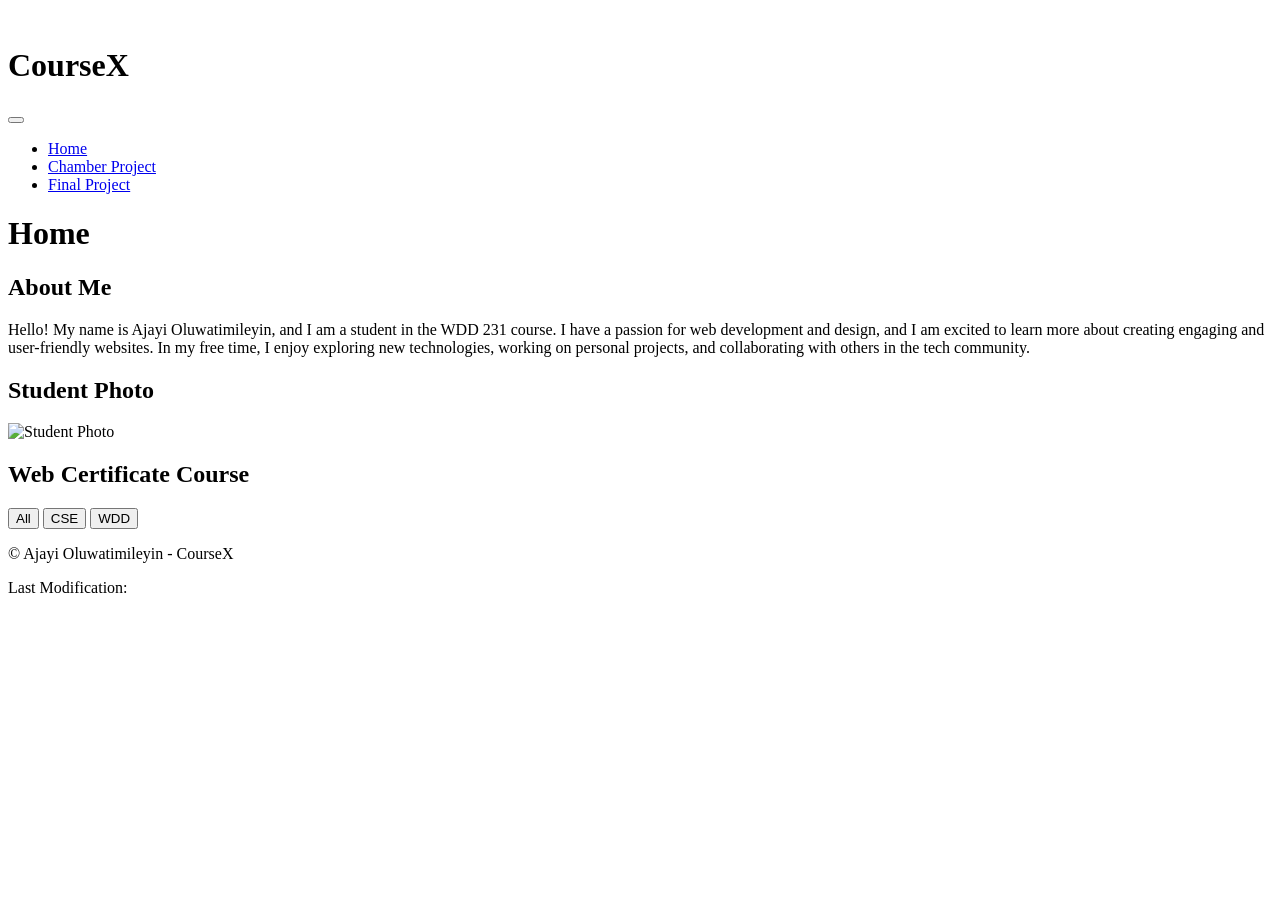
==== index.html @ c81b65dd "The HomePage for the course Website" ====
<!DOCTYPE html>
<html lang="en">

<head>
    <meta charset="UTF-8">
    <meta name="viewport" content="width=device-width, initial-scale=1.0">
    <meta name="description"
        content="This is WDD 231 - Course Home Page. This page is designed to provide information about the course, including syllabus, assignments, and resources for students.">
    <meta name="author" content="Ajayi Oluwatimileyin">
    <title>WDD 231 - Course Home Page</title>
    <link rel="stylesheet" href="styles/style.css">
    <link rel="preconnect" href="https://fonts.googleapis.com">
    <link rel="preconnect" href="https://fonts.gstatic.com" crossorigin>
    <link
        href="https://fonts.googleapis.com/css2?family=Playfair+Display:ital,wght@0,400;0,600;1,400&family=Jost:wght@300;400;500;600&display=swap"
        rel="stylesheet">
    <script src="scripts/script.js" defer></script>
</head>

<body>

    <header>
        <div class="logo">
            <img src="" alt="">
            <h1 class="name">CourseX</h1>
        </div>


        <button class="hamburger-menu" type="button" aria-label="Open navigation menu" aria-expanded="false">
            <span></span>
            <span></span>
            <span></span>
        </button>

        <nav>
            <ul>
                <li><a href="index.html">Home</a></li>
                <li><a href="chamber.html">Chamber Project</a></li>
                <li><a href="final.html">Final Project</a></li>
            </ul>
        </nav>
    </header>

    <main>
        <h1 class="main-header">Home</h1>
        <div class="welcome-message">
            <section class="about-me">
                <h2>About Me</h2>
                <p>Hello! My name is Ajayi Oluwatimileyin, and I am a student in the WDD 231 course. I have a passion
                    for web development and design, and I am excited to learn more about creating engaging and
                    user-friendly websites. In my free time, I enjoy exploring new technologies, working on personal
                    projects, and collaborating with others in the tech community.</p>
            </section>
            <section class="student-photo">
                <h2>Student Photo</h2>
                <img src="images/my_picture.jpeg" alt="Student Photo">
            </section>

            <section class="student-course">
                <h2>Web Certificate Course</h2>
                <div class="buttons">
                    <button type="button" id="btn-all">All</button>
                    <button type="button" id="btn-cse">CSE</button>
                    <button type="button" id="btn-wdd">WDD</button>
                </div>
                <div id="course-container"></div>
            </section>
        </div>
    </main>


    <footer>
        <p>&copy; <span id="currentyear"></span> Ajayi Oluwatimileyin - CourseX</p>
        <p id="lastModified">Last Modification:</p>
    </footer>

</body>

</html>
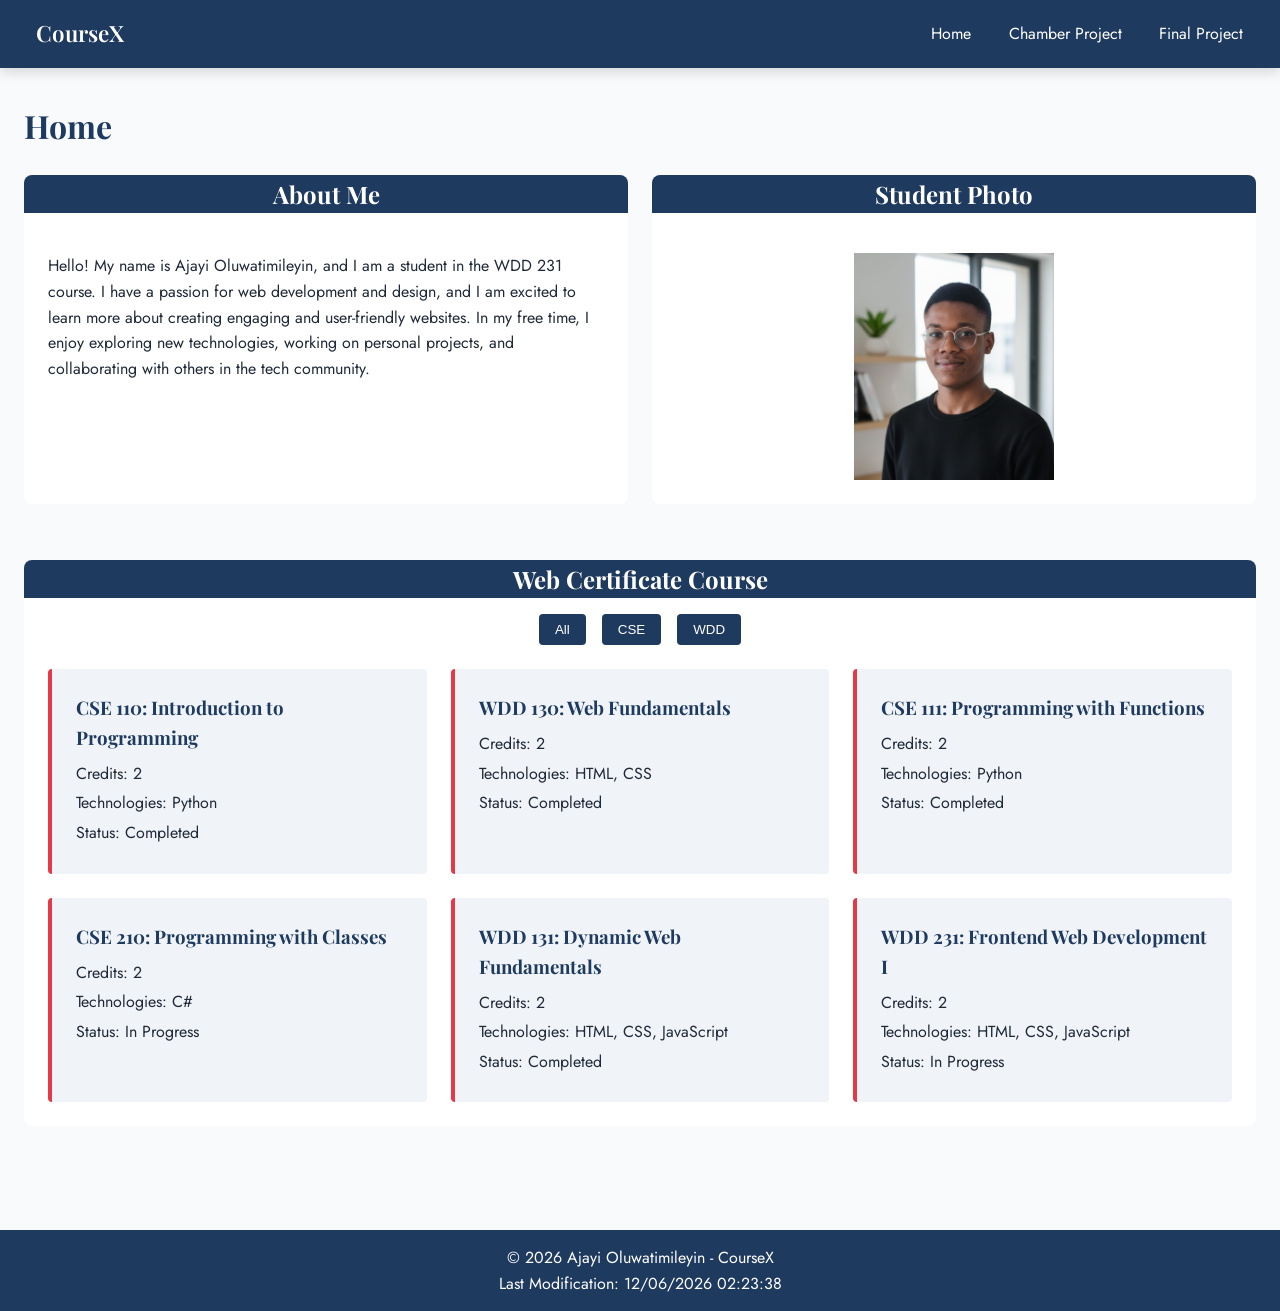
==== commit 4b89d7d2: "Enhance course display functionality and improve layout styles" ====
--- a/index.html
+++ b/index.html
@@ -53,7 +53,9 @@
             </section>
             <section class="student-photo">
                 <h2>Student Photo</h2>
-                <img src="images/my_picture.jpeg" alt="Student Photo">
+                <div class="photo-container">
+                    <img src="images/my_picture.jpeg" alt="Student Photo">
+                </div>
             </section>
 
             <section class="student-course">
--- a/styles/style.css
+++ b/styles/style.css
@@ -0,0 +1,258 @@
+* {
+    margin: 0;
+    padding: 0;
+    box-sizing: border-box;
+}
+
+:root {
+    --primary-color: #1f3a5f;
+    --secondary-color: #f8fafc;
+    --accent-color: #e63946;
+    --text-color: #1f2937;
+    --font-family: 'Jost', sans-serif;
+}
+
+body {
+    font-family: 'Jost', sans-serif;
+    line-height: 1.6;
+    color: #1f2937;
+    background: #f8fafc;
+}
+
+header {
+    display: flex;
+    align-items: center;
+    justify-content: space-between;
+    padding: 1rem 1.5rem;
+    background: var(--primary-color);
+    color: #fff;
+    position: relative;
+    box-shadow: 0 4px 12px rgba(0, 0, 0, 0.15);
+}
+
+.logo {
+    display: flex;
+    align-items: center;
+}
+
+.name {
+    margin-left: 0.75rem;
+    font-family: 'Playfair Display', serif;
+    font-size: 1.4rem;
+    font-weight: 600;
+}
+
+.hamburger-menu {
+    display: none;
+    flex-direction: column;
+    gap: 0.25rem;
+    background: transparent;
+    border: none;
+    cursor: pointer;
+    padding: 0.25rem;
+}
+
+.hamburger-menu span {
+    display: block;
+    width: 1.5rem;
+    height: 2px;
+    background: #fff;
+    border-radius: 999px;
+    transition: all 0.3s ease;
+}
+
+.hamburger-menu.active span:nth-child(1) {
+    transform: translateY(6px) rotate(45deg);
+}
+
+.hamburger-menu.active span:nth-child(2) {
+    opacity: 0;
+}
+
+.hamburger-menu.active span:nth-child(3) {
+    transform: translateY(-6px) rotate(-45deg);
+}
+
+nav ul {
+    display: flex;
+    gap: 0.75rem;
+    list-style: none;
+}
+
+nav a {
+    color: #fff;
+    text-decoration: none;
+    padding: 0.5rem 0.8rem;
+}
+
+nav a:hover,
+nav a:focus {
+    background: rgba(255, 255, 255, 0.15);
+    outline: none;
+}
+
+/* Main Content */
+main {
+    padding: 2rem 1.5rem;
+    margin: 0 auto;
+}
+
+.main-header {
+    font-family: 'Playfair Display', serif;
+    font-size: 2rem;
+    margin-bottom: 1.5rem;
+    color: var(--primary-color);
+}
+
+section {
+    margin-bottom: 2rem;
+    background: #fff;
+    border-radius: 8px;
+}
+
+section h2 {
+    text-align: center;
+    font-family: 'Playfair Display', serif;
+    font-size: 1.5rem;
+    margin-bottom: 1rem;
+    border-radius: 8px 8px 0 0;
+    background: var(--primary-color);
+    color: #fff;
+}
+
+section p {
+    padding: 1.5rem;
+    max-width: 900px;
+}
+
+.welcome-message {
+    display: grid;
+    grid-template-columns: 1fr 1fr;
+    gap: 1.5rem;
+}
+
+.student-course {
+    grid-column: 1 / -1;
+}
+
+.student-photo .photo-container {
+    display: flex;
+    justify-content: center;
+    align-items: center;
+    padding: 1.5rem;
+}
+
+.student-photo img {
+    width: 200px;
+}
+
+.buttons {
+    display: flex;
+    justify-content: center;
+    gap: 1rem;
+    margin-top: 1rem;
+}
+
+button {
+    background: var(--primary-color);
+    color: #fff;
+    border: none;
+    padding: 0.5rem 1rem;
+    border-radius: 4px;
+    cursor: pointer;
+    transition: all 0.3s ease;
+}
+
+button:hover {
+    background: var(--accent-color);
+}
+
+button.active {
+    background: var(--accent-color);
+    box-shadow: 0 0 0 2px rgba(230, 57, 70, 0.3);
+}
+
+#course-container {
+    display: grid;
+    grid-template-columns: repeat(auto-fit, minmax(300px, 1fr));
+    gap: 1.5rem;
+    padding: 1.5rem;
+}
+
+.course-item {
+    background: #f0f4f8;
+    border-left: 4px solid var(--accent-color);
+    padding: 1.5rem;
+    border-radius: 4px;
+    transition: transform 0.3s ease, box-shadow 0.3s ease;
+}
+
+.course-item:hover {
+    transform: translateY(-2px);
+    box-shadow: 0 4px 12px rgba(31, 58, 95, 0.1);
+}
+
+.course-item h3 {
+    color: var(--primary-color);
+    margin-bottom: 0.5rem;
+    font-family: 'Playfair Display', serif;
+}
+
+.course-item p {
+    margin: 0.25rem 0;
+    padding: 0;
+}
+
+/* Footer */
+footer {
+    background-color: var(--primary-color);
+    color: white;
+    text-align: center;
+    padding: 15px;
+    margin-top: 40px;
+}
+
+@media (max-width: 700px) {
+    header {
+        flex-wrap: wrap;
+        gap: 0.75rem;
+    }
+
+    .hamburger-menu {
+        display: flex;
+        margin-left: auto;
+    }
+
+    nav {
+        display: none;
+        width: 100%;
+    }
+
+    nav.open {
+        display: block;
+    }
+
+    nav ul {
+        flex-direction: column;
+        gap: 0.5rem;
+        padding-top: 0.25rem;
+    }
+
+    nav li {
+        width: 100%;
+    }
+
+    nav a {
+        display: block;
+        width: 100%;
+        background: rgba(255, 255, 255, 0.08);
+    }
+
+    .welcome-message {
+        grid-template-columns: 1fr;
+    }
+
+    .student-course {
+        grid-column: 1;
+    }
+}
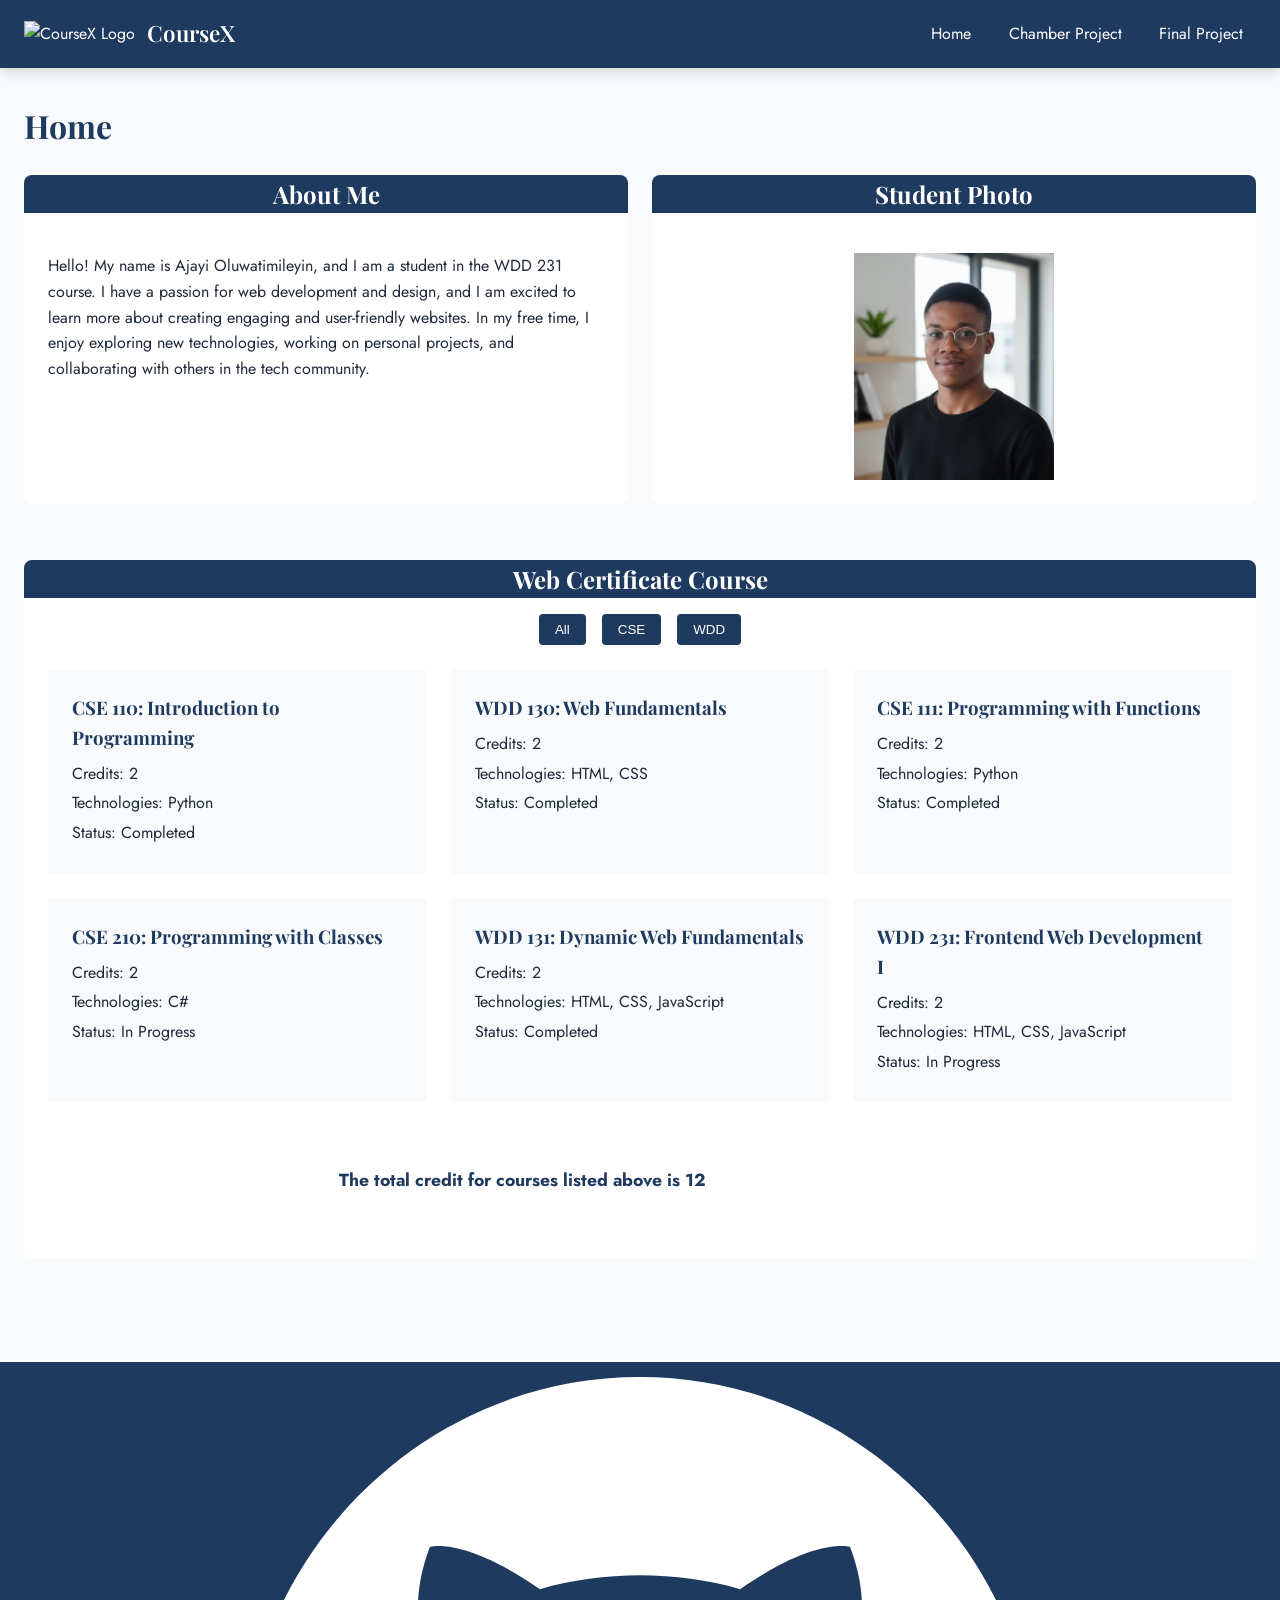
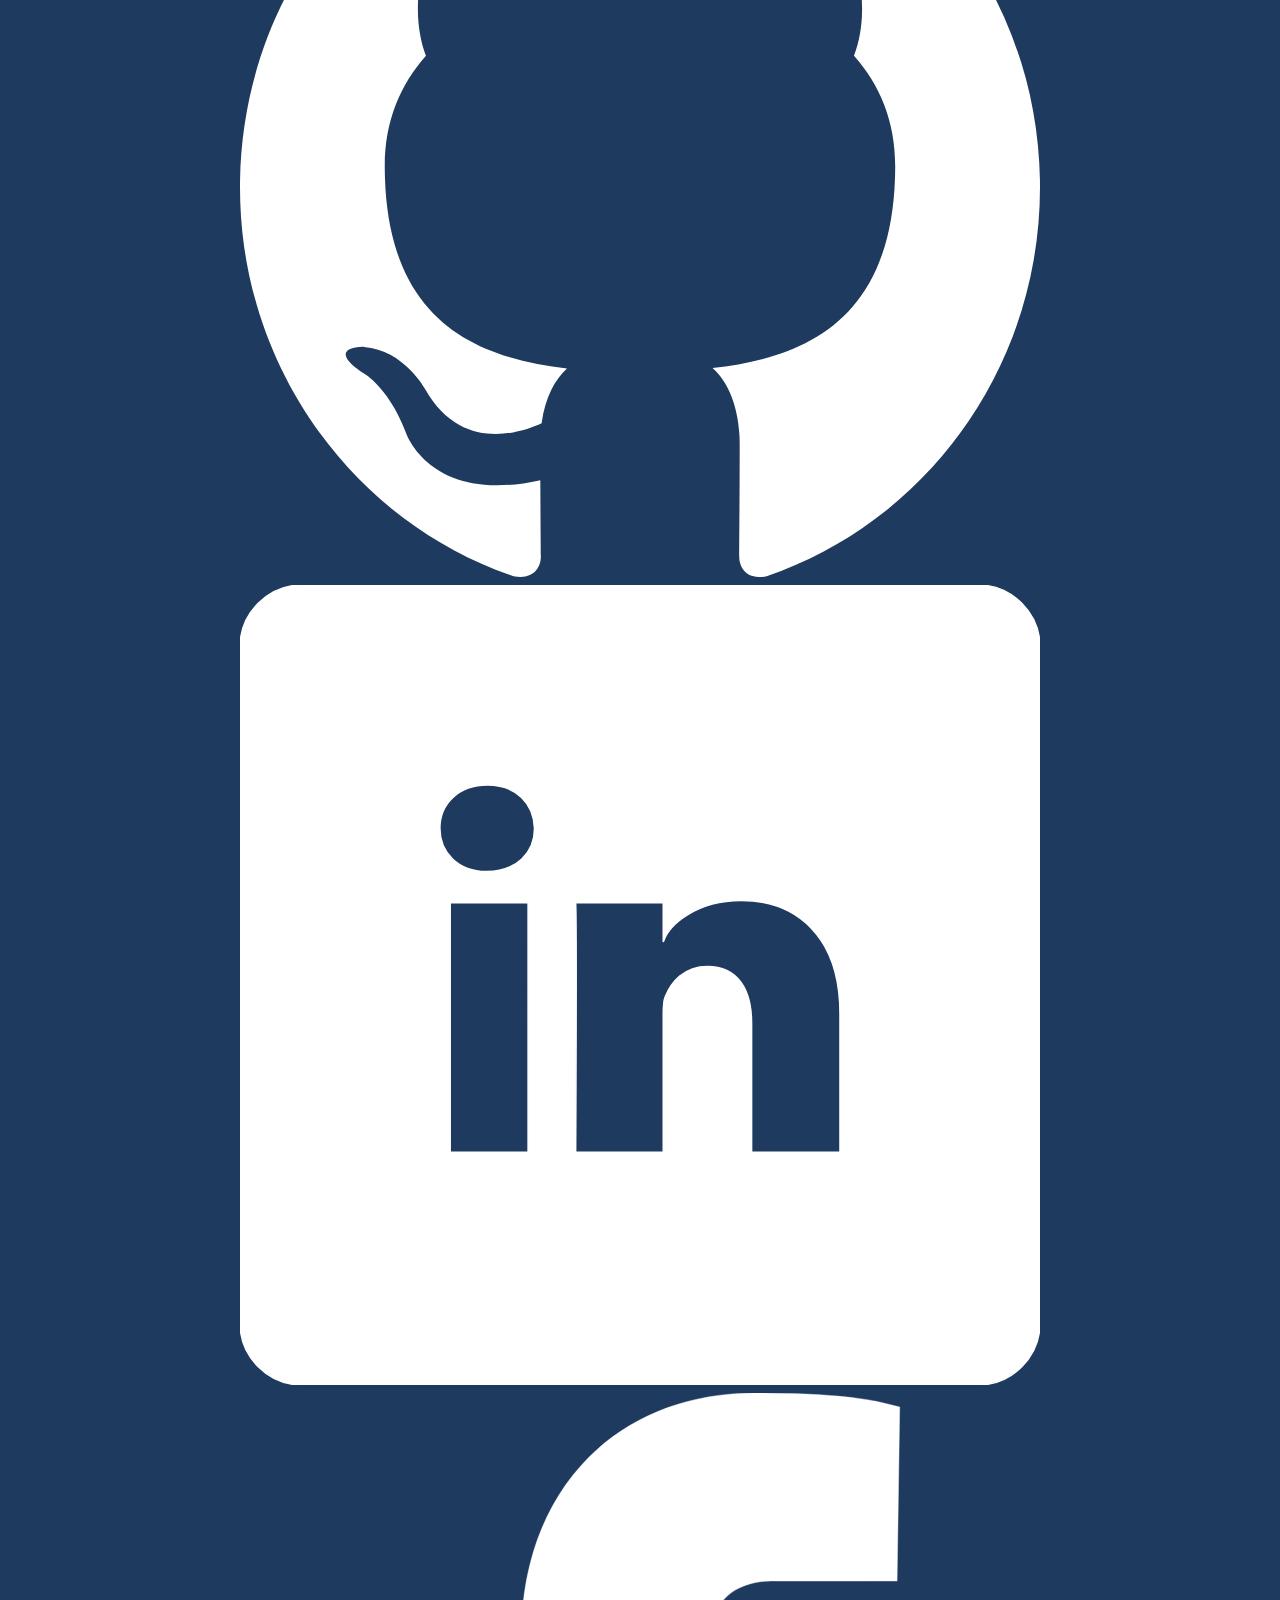
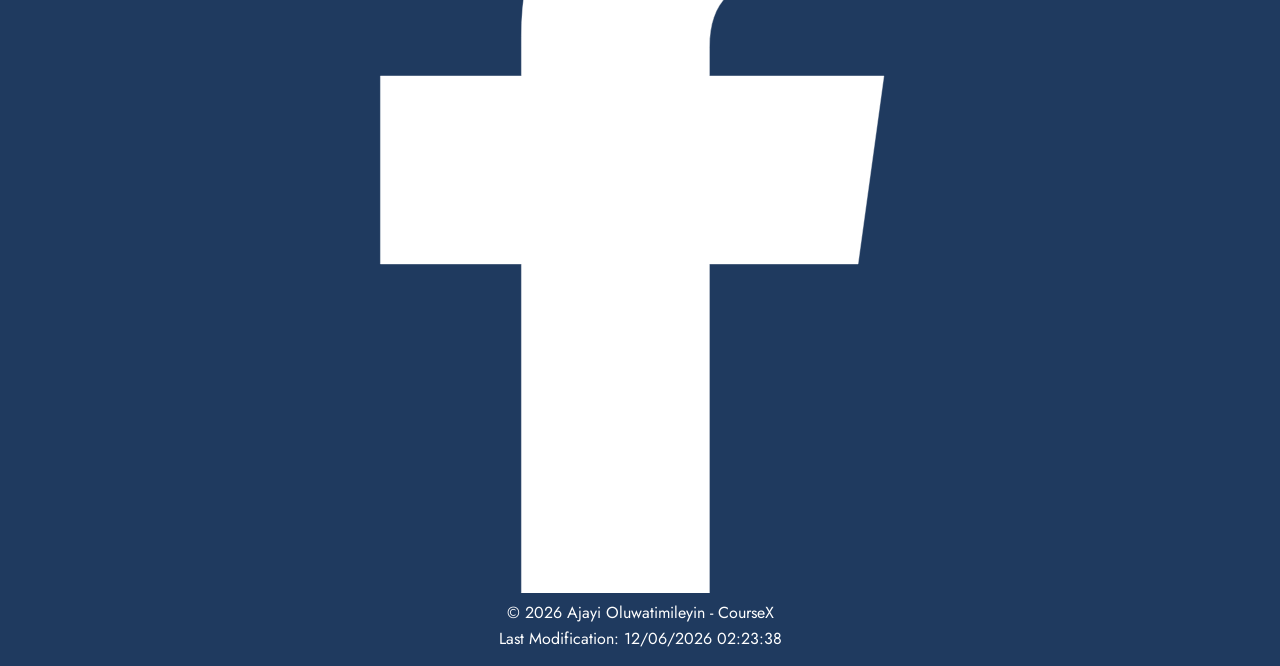
==== commit 41f37b01: "Add social media links and corresponding icons to the footer" ====
--- a/index.html
+++ b/index.html
@@ -21,7 +21,7 @@
 
     <header>
         <div class="logo">
-            <img src="" alt="">
+            <img src="images/logo.svg" alt="CourseX Logo">
             <h1 class="name">CourseX</h1>
         </div>
 
@@ -72,6 +72,12 @@
 
 
     <footer>
+        <div class="socials">
+            <a href="https://github.com/Timiano-tech/wdd231"><img src="images/github-142-svgrepo-com.svg"
+                    alt="GitHub"></a>
+            <a href="https://www.linkedin.com"><img src="images/linkedin-rounded-svgrepo-com.svg" alt="LinkedIn"></a>
+            <a href="https://www.facebook.com"><img src="images/facebook-boxed-svgrepo-com.svg" alt="Facebook"></a>
+        </div>
         <p>&copy; <span id="currentyear"></span> Ajayi Oluwatimileyin - CourseX</p>
         <p id="lastModified">Last Modification:</p>
     </footer>
--- a/styles/style.css
+++ b/styles/style.css
@@ -7,16 +7,17 @@
 :root {
     --primary-color: #1f3a5f;
     --secondary-color: #f8fafc;
-    --accent-color: #e63946;
+    --white-color: #ffffff;
     --text-color: #1f2937;
     --font-family: 'Jost', sans-serif;
+    --hover-color: #3a5f7f;
 }
 
 body {
     font-family: 'Jost', sans-serif;
     line-height: 1.6;
     color: #1f2937;
-    background: #f8fafc;
+    background: var(--secondary-color);
 }
 
 header {
@@ -25,7 +26,7 @@
     justify-content: space-between;
     padding: 1rem 1.5rem;
     background: var(--primary-color);
-    color: #fff;
+    color: var(--white-color);
     position: relative;
     box-shadow: 0 4px 12px rgba(0, 0, 0, 0.15);
 }
@@ -56,7 +57,7 @@
     display: block;
     width: 1.5rem;
     height: 2px;
-    background: #fff;
+    background: var(--white-color);
     border-radius: 999px;
     transition: all 0.3s ease;
 }
@@ -80,14 +81,14 @@
 }
 
 nav a {
-    color: #fff;
+    color: var(--white-color);
     text-decoration: none;
     padding: 0.5rem 0.8rem;
 }
 
 nav a:hover,
 nav a:focus {
-    background: rgba(255, 255, 255, 0.15);
+    background: var(--hover-color);
     outline: none;
 }
 
@@ -106,7 +107,7 @@
 
 section {
     margin-bottom: 2rem;
-    background: #fff;
+    background: var(--white-color);
     border-radius: 8px;
 }
 
@@ -117,7 +118,7 @@
     margin-bottom: 1rem;
     border-radius: 8px 8px 0 0;
     background: var(--primary-color);
-    color: #fff;
+    color: var(--white-color);
 }
 
 section p {
@@ -155,7 +156,7 @@
 
 button {
     background: var(--primary-color);
-    color: #fff;
+    color: var(--white-color);
     border: none;
     padding: 0.5rem 1rem;
     border-radius: 4px;
@@ -164,12 +165,12 @@
 }
 
 button:hover {
-    background: var(--accent-color);
+    background: var(--hover-color);
 }
 
 button.active {
-    background: var(--accent-color);
-    box-shadow: 0 0 0 2px rgba(230, 57, 70, 0.3);
+    background: var(--hover-color);
+    box-shadow: 0 0 0 2px rgba(57, 123, 230, 0.3);
 }
 
 #course-container {
@@ -179,9 +180,19 @@
     padding: 1.5rem;
 }
 
+.units-header {
+    grid-column: 1 / -1;
+    text-align: center;
+    color: var(--primary-color);
+    padding: 1rem 1.5rem;
+    font-size: 1.1rem;
+    font-weight: 600;
+}
+
+
+
 .course-item {
-    background: #f0f4f8;
-    border-left: 4px solid var(--accent-color);
+    background: var(--secondary-color);
     padding: 1.5rem;
     border-radius: 4px;
     transition: transform 0.3s ease, box-shadow 0.3s ease;
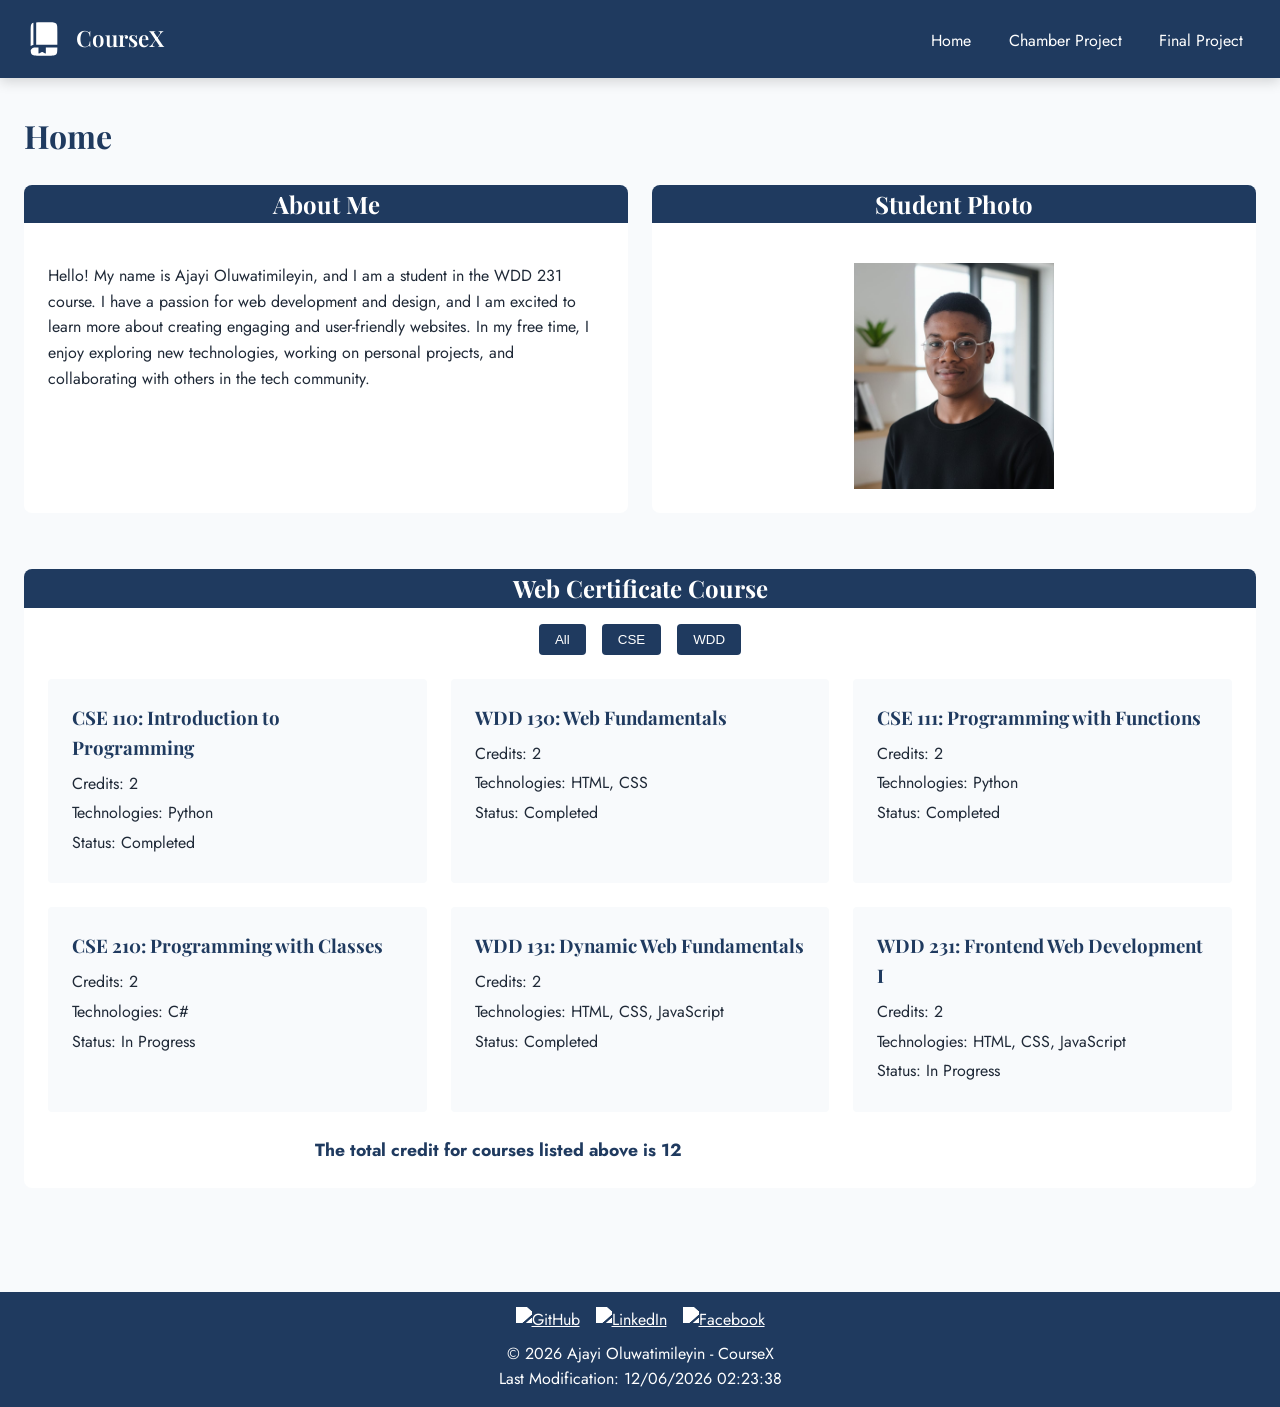
==== commit 015a8056: "Add responsive styles for small and larger screens, update footer icons" ====
--- a/index.html
+++ b/index.html
@@ -8,7 +8,8 @@
         content="This is WDD 231 - Course Home Page. This page is designed to provide information about the course, including syllabus, assignments, and resources for students.">
     <meta name="author" content="Ajayi Oluwatimileyin">
     <title>WDD 231 - Course Home Page</title>
-    <link rel="stylesheet" href="styles/style.css">
+    <link rel="stylesheet" href="styles/small.css">
+    <link rel="stylesheet" href="styles/larger.css">
     <link rel="preconnect" href="https://fonts.googleapis.com">
     <link rel="preconnect" href="https://fonts.gstatic.com" crossorigin>
     <link
@@ -42,7 +43,7 @@
     </header>
 
     <main>
-        <h1 class="main-header">Home</h1>
+        <h2 class="main-header">Home</h2>
         <div class="welcome-message">
             <section class="about-me">
                 <h2>About Me</h2>
@@ -73,10 +74,9 @@
 
     <footer>
         <div class="socials">
-            <a href="https://github.com/Timiano-tech/wdd231"><img src="images/github-142-svgrepo-com.svg"
-                    alt="GitHub"></a>
-            <a href="https://www.linkedin.com"><img src="images/linkedin-rounded-svgrepo-com.svg" alt="LinkedIn"></a>
-            <a href="https://www.facebook.com"><img src="images/facebook-boxed-svgrepo-com.svg" alt="Facebook"></a>
+            <a href="https://github.com/Timiano-tech/wdd231"><img src="images/github.svg" alt="GitHub"></a>
+            <a href="https://www.linkedin.com"><img src="images/linkedin.svg" alt="LinkedIn"></a>
+            <a href="https://www.facebook.com"><img src="images/facebook.svg" alt="Facebook"></a>
         </div>
         <p>&copy; <span id="currentyear"></span> Ajayi Oluwatimileyin - CourseX</p>
         <p id="lastModified">Last Modification:</p>
--- a/styles/small.css
+++ b/styles/small.css
@@ -0,0 +1,246 @@
+header {
+    display: flex;
+    align-items: center;
+    justify-content: space-between;
+    padding: 1rem 1.5rem;
+    background: var(--primary-color);
+    color: var(--white-color);
+    position: relative;
+    box-shadow: 0 4px 12px rgba(0, 0, 0, 0.15);
+    flex-wrap: wrap;
+    gap: 0.75rem;
+}
+
+.logo {
+    display: flex;
+    align-items: center;
+}
+
+.logo img {
+    width: 40px;
+    height: 40px;
+    filter: brightness(0) invert(1);
+}
+
+.name {
+    margin-left: 0.75rem;
+    font-family: 'Playfair Display', serif;
+    font-size: 1.4rem;
+    font-weight: 600;
+}
+
+.hamburger-menu {
+    display: flex;
+    flex-direction: column;
+    gap: 0.25rem;
+    background: transparent;
+    border: none;
+    cursor: pointer;
+    padding: 0.25rem;
+    margin-left: auto;
+}
+
+.hamburger-menu span {
+    display: block;
+    width: 1.5rem;
+    height: 2px;
+    background: var(--white-color);
+    border-radius: 999px;
+    transition: all 0.3s ease;
+}
+
+.hamburger-menu.active span:nth-child(1) {
+    transform: translateY(6px) rotate(45deg);
+}
+
+.hamburger-menu.active span:nth-child(2) {
+    opacity: 0;
+}
+
+.hamburger-menu.active span:nth-child(3) {
+    transform: translateY(-6px) rotate(-45deg);
+}
+
+nav {
+    display: none;
+    width: 100%;
+}
+
+nav.open {
+    display: block;
+}
+
+nav ul {
+    display: flex;
+    flex-direction: column;
+    gap: 0.5rem;
+    padding-top: 0.25rem;
+    list-style: none;
+}
+
+nav li {
+    width: 100%;
+}
+
+nav a {
+    display: block;
+    width: 100%;
+    color: var(--white-color);
+    text-decoration: none;
+    padding: 0.5rem 0.8rem;
+    background: rgba(255, 255, 255, 0.08);
+}
+
+nav a:hover,
+nav a:focus {
+    background: var(--hover-color);
+    outline: none;
+}
+
+/* Main Content */
+main {
+    padding: 2rem 1.5rem;
+    margin: 0 auto;
+}
+
+.main-header {
+    font-family: 'Playfair Display', serif;
+    font-size: 2rem;
+    margin-bottom: 1.5rem;
+    color: var(--primary-color);
+}
+
+section {
+    margin-bottom: 2rem;
+    background: var(--white-color);
+    border-radius: 8px;
+}
+
+section h2 {
+    text-align: center;
+    font-family: 'Playfair Display', serif;
+    font-size: 1.5rem;
+    margin-bottom: 1rem;
+    border-radius: 8px 8px 0 0;
+    background: var(--primary-color);
+    color: var(--white-color);
+}
+
+section p {
+    padding: 1.5rem;
+    max-width: 900px;
+}
+
+.welcome-message {
+    display: grid;
+    grid-template-columns: 1fr;
+    gap: 1.5rem;
+}
+
+.student-course {
+    grid-column: 1;
+}
+
+.student-photo .photo-container {
+    display: flex;
+    justify-content: center;
+    align-items: center;
+    padding: 1.5rem;
+}
+
+.student-photo img {
+    width: 200px;
+}
+
+.buttons {
+    display: flex;
+    justify-content: center;
+    gap: 1rem;
+    margin-top: 1rem;
+    flex-wrap: wrap;
+}
+
+button {
+    background: var(--primary-color);
+    color: var(--white-color);
+    border: none;
+    padding: 0.5rem 1rem;
+    border-radius: 4px;
+    cursor: pointer;
+    transition: all 0.3s ease;
+}
+
+button:hover {
+    background: var(--hover-color);
+}
+
+button.active {
+    background: var(--hover-color);
+    box-shadow: 0 0 0 2px rgba(57, 123, 230, 0.3);
+}
+
+#course-container {
+    display: grid;
+    grid-template-columns: 1fr;
+    gap: 1.5rem;
+    padding: 1.5rem;
+}
+
+.units-header {
+    grid-column: 1 / -1;
+    color: var(--primary-color);
+    font-size: 1.1rem;
+    font-weight: 600;
+    text-align: center;
+}
+
+.units-header p {
+    margin: 0;
+    padding: 0;
+}
+
+.course-item {
+    background: var(--secondary-color);
+    padding: 1.5rem;
+    border-radius: 4px;
+    transition: transform 0.3s ease, box-shadow 0.3s ease;
+}
+
+.course-item:hover {
+    transform: translateY(-2px);
+    box-shadow: 0 4px 12px rgba(31, 58, 95, 0.1);
+}
+
+.course-item h3 {
+    color: var(--primary-color);
+    margin-bottom: 0.5rem;
+    font-family: 'Playfair Display', serif;
+}
+
+.course-item p {
+    margin: 0.25rem 0;
+    padding: 0;
+}
+
+/* Footer */
+.socials {
+    display: flex;
+    justify-content: center;
+    gap: 1rem;
+    margin-bottom: 0.5rem;
+}
+
+.socials img {
+    width: 24px;
+    height: 24px;
+    filter: brightness(0) invert(1);
+    transition: transform 0.3s ease, filter 0.3s ease;
+}
+
+footer {
+    background-color: var(--primary-color);
+    color: white;
+    text-align: center;
+    padding: 15px;
+    margin-top: 40px;
+}
--- a/styles/larger.css
+++ b/styles/larger.css
@@ -0,0 +1,76 @@
+/* Larger Screen Styles */
+* {
+    margin: 0;
+    padding: 0;
+    box-sizing: border-box;
+}
+
+:root {
+    --primary-color: #1f3a5f;
+    --secondary-color: #f8fafc;
+    --white-color: #ffffff;
+    --text-color: #1f2937;
+    --font-family: 'Jost', sans-serif;
+    --hover-color: #3a5f7f;
+}
+
+body {
+    font-family: 'Jost', sans-serif;
+    line-height: 1.6;
+    color: #1f2937;
+    background: var(--secondary-color);
+}
+
+@media (min-width: 701px) {
+    header {
+        flex-wrap: nowrap;
+    }
+
+    .hamburger-menu {
+        display: none;
+    }
+
+    nav {
+        display: block;
+        width: auto;
+    }
+
+    nav ul {
+        display: flex;
+        flex-direction: row;
+        gap: 0.75rem;
+    }
+
+    nav li {
+        width: auto;
+    }
+
+    nav a {
+        display: inline-block;
+        width: auto;
+        background: transparent;
+        padding: 0.5rem 0.8rem;
+    }
+
+    nav a:hover,
+    nav a:focus {
+        background: rgba(255, 255, 255, 0.15);
+    }
+
+    .welcome-message {
+        grid-template-columns: 1fr 1fr;
+        gap: 1.5rem;
+    }
+
+    .student-course {
+        grid-column: 1 / -1;
+    }
+
+    #course-container {
+        grid-template-columns: repeat(auto-fit, minmax(300px, 1fr));
+    }
+
+    .buttons {
+        flex-wrap: nowrap;
+    }
+}
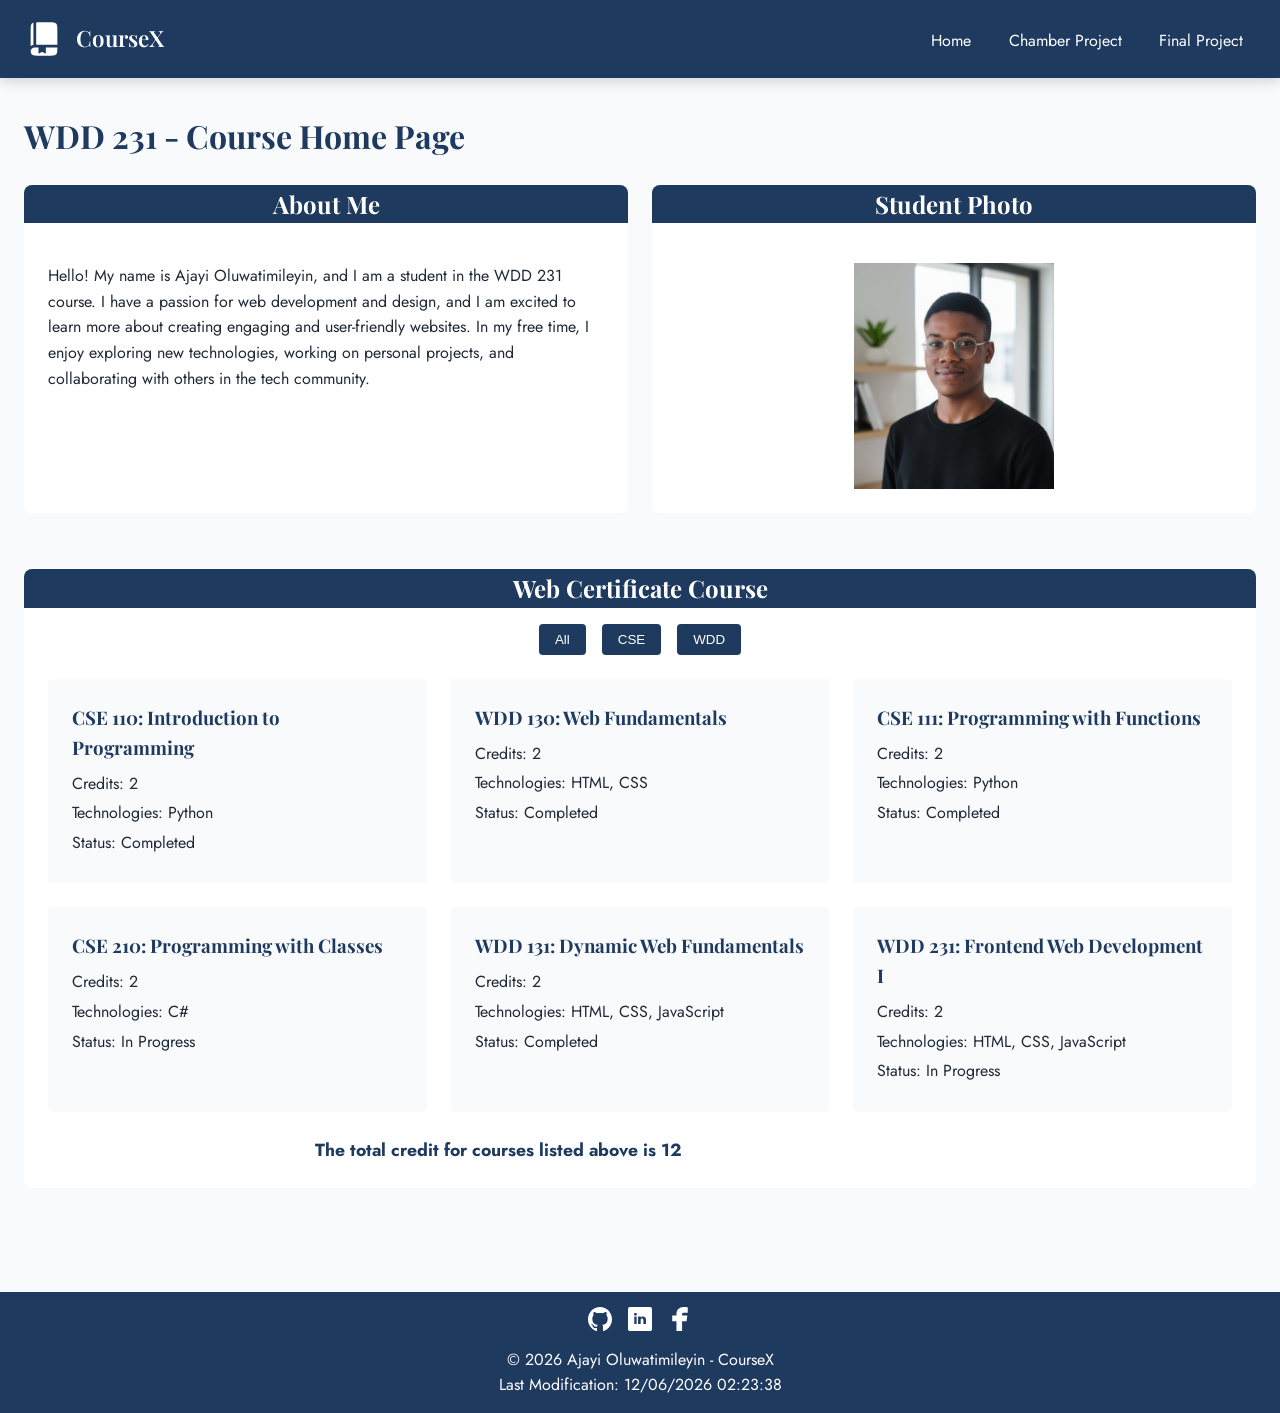
==== commit ba4b868a: "Fix header structure by changing CourseX name to a div and updating main header to h1" ====
--- a/index.html
+++ b/index.html
@@ -23,7 +23,7 @@
     <header>
         <div class="logo">
             <img src="images/logo.svg" alt="CourseX Logo">
-            <h1 class="name">CourseX</h1>
+            <div class="name">CourseX</div>
         </div>
 
 
@@ -43,7 +43,7 @@
     </header>
 
     <main>
-        <h2 class="main-header">Home</h2>
+        <h1 class="main-header">WDD 231 - Course Home Page</h1>
         <div class="welcome-message">
             <section class="about-me">
                 <h2>About Me</h2>
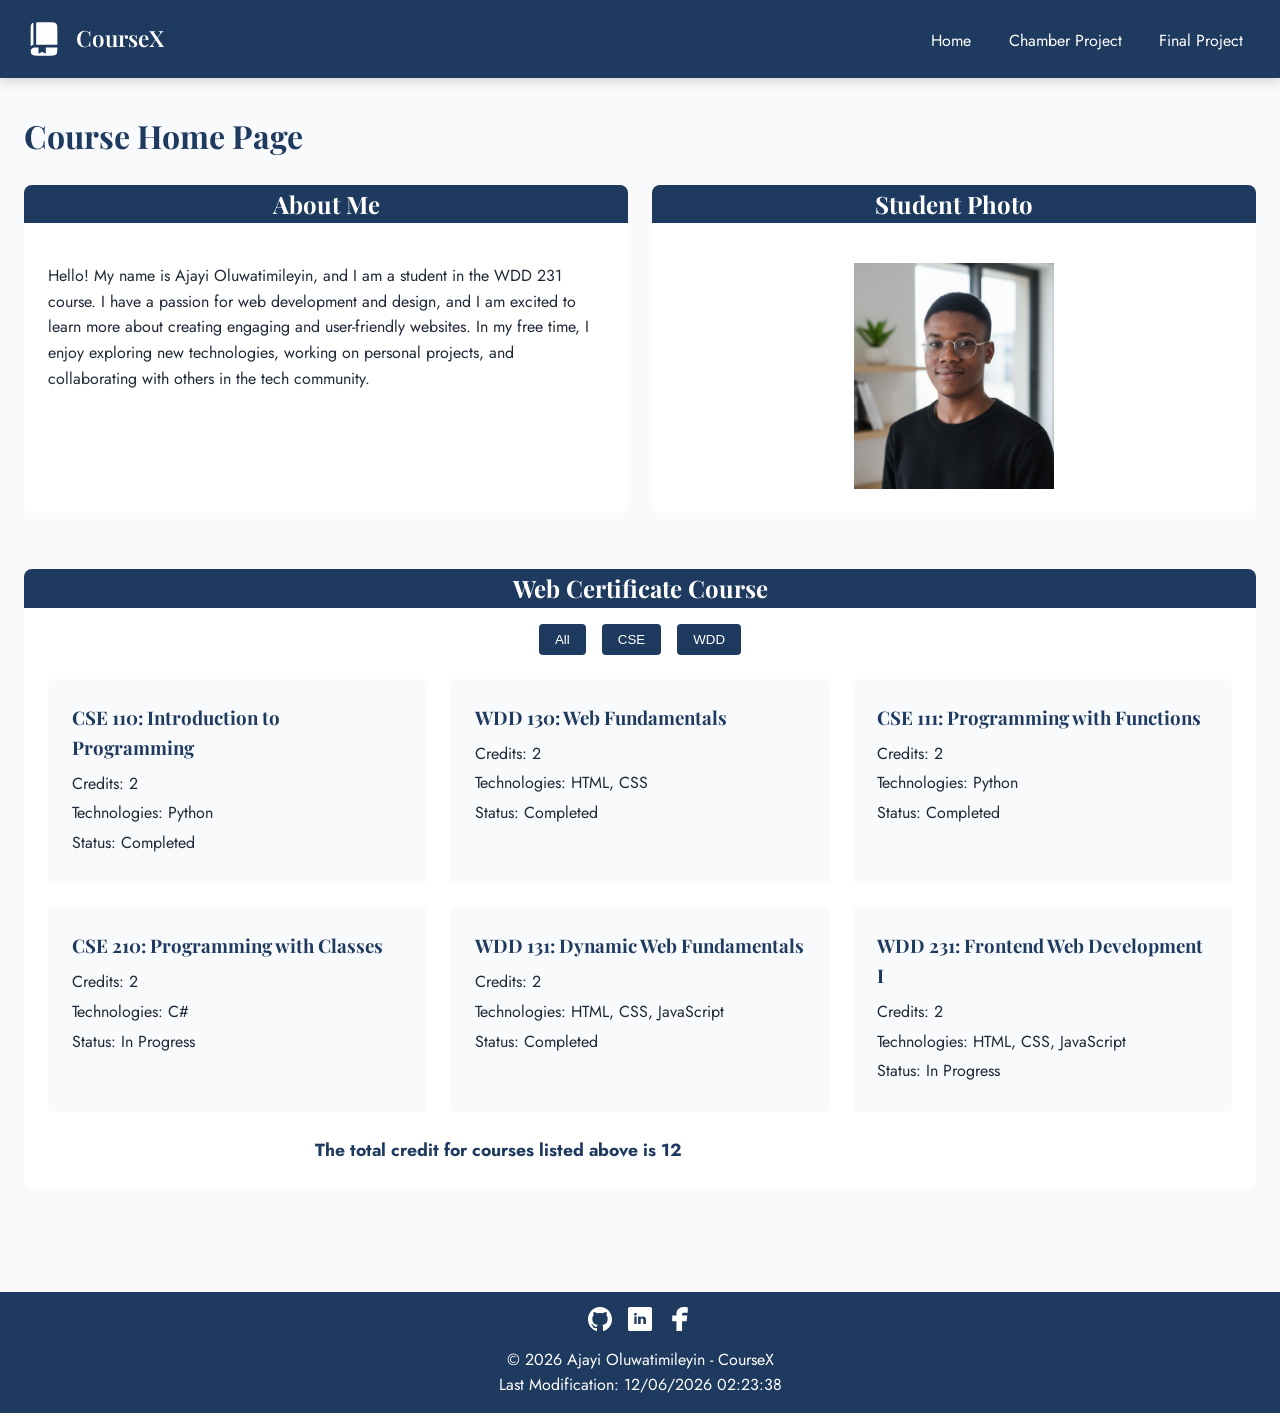
==== commit e492c381: "Update title and main header to remove course code for consistency" ====
--- a/index.html
+++ b/index.html
@@ -7,7 +7,7 @@
     <meta name="description"
         content="This is WDD 231 - Course Home Page. This page is designed to provide information about the course, including syllabus, assignments, and resources for students.">
     <meta name="author" content="Ajayi Oluwatimileyin">
-    <title>WDD 231 - Course Home Page</title>
+    <title>Course Home Page</title>
     <link rel="stylesheet" href="styles/small.css">
     <link rel="stylesheet" href="styles/larger.css">
     <link rel="preconnect" href="https://fonts.googleapis.com">
@@ -43,7 +43,7 @@
     </header>
 
     <main>
-        <h1 class="main-header">WDD 231 - Course Home Page</h1>
+        <h1 class="main-header">Course Home Page</h1>
         <div class="welcome-message">
             <section class="about-me">
                 <h2>About Me</h2>
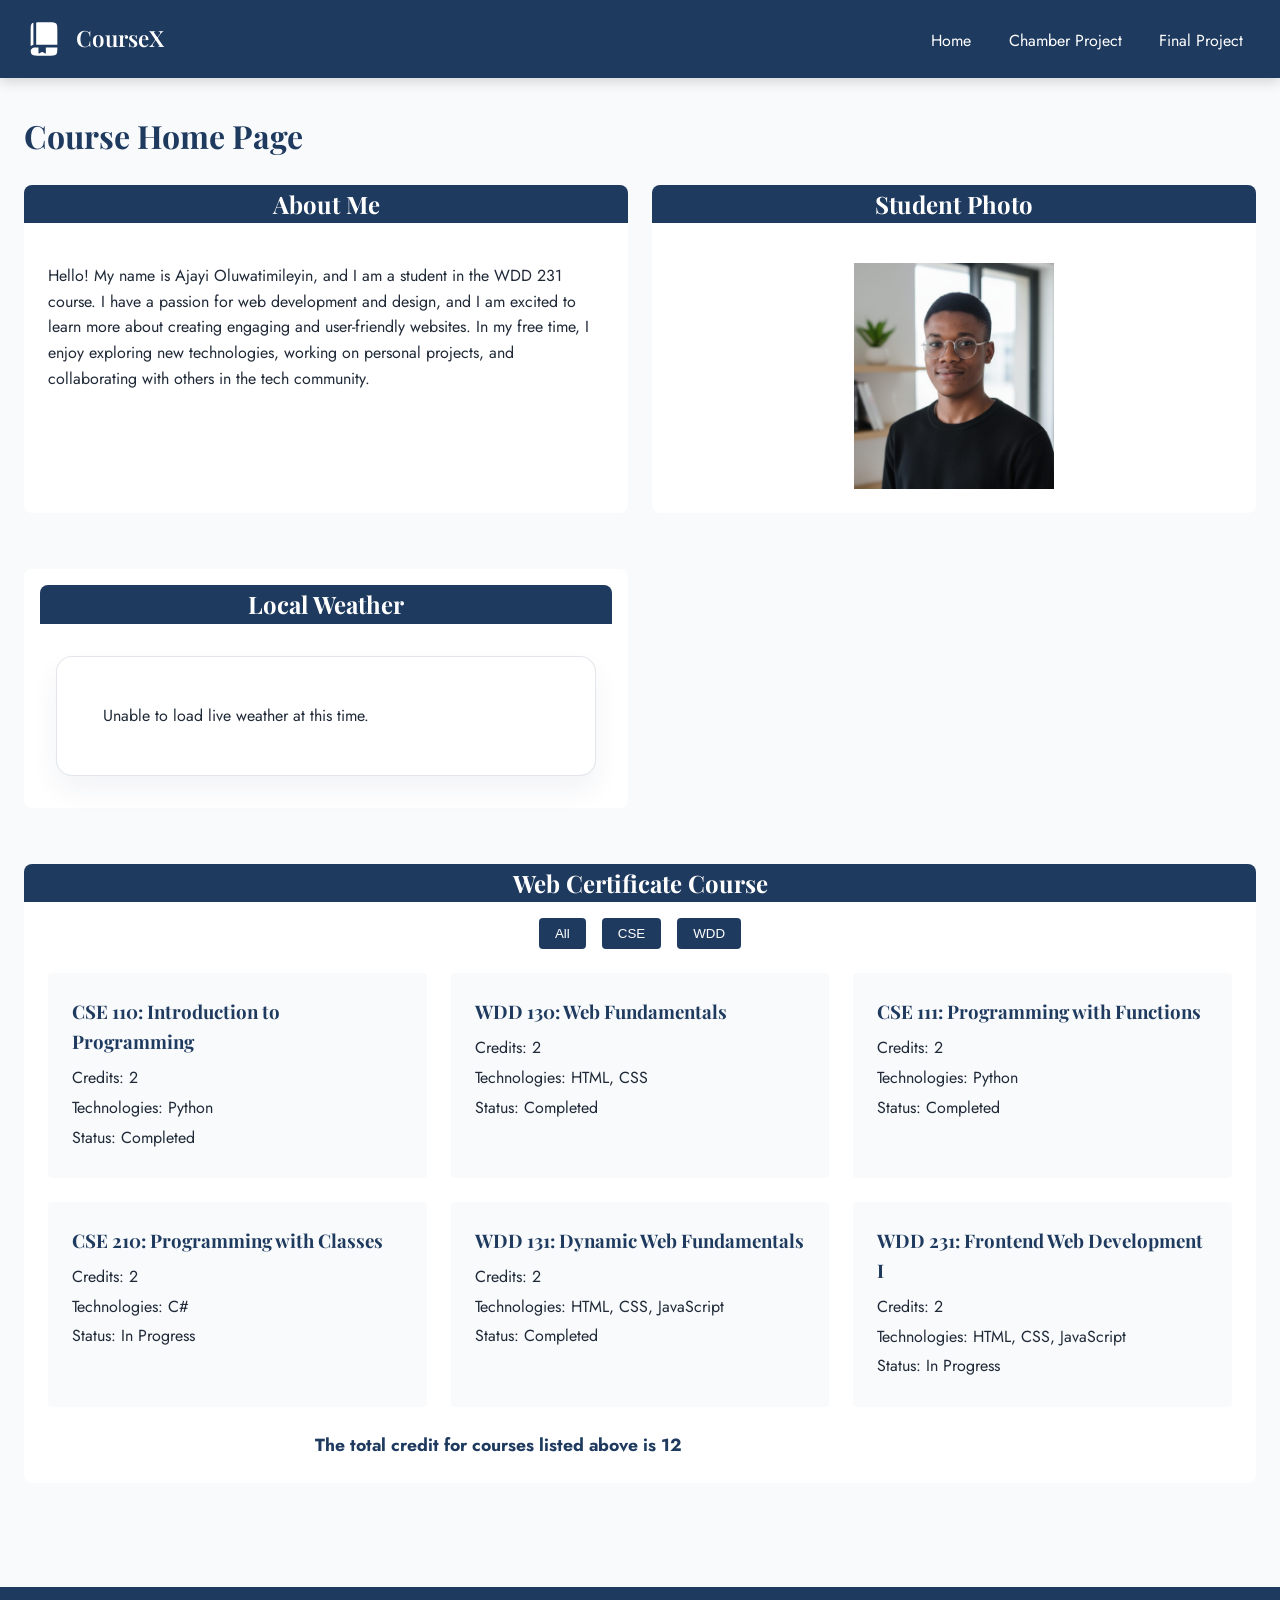
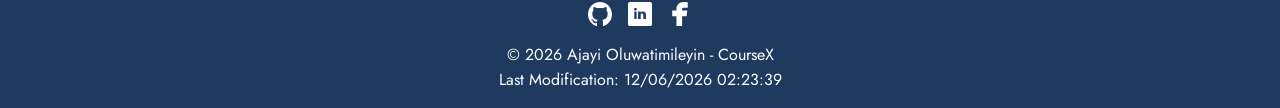
==== commit 28b41512: "Update OpenWeather API key in home.js" ====
--- a/index.html
+++ b/index.html
@@ -59,6 +59,15 @@
                 </div>
             </section>
 
+            <section class="weather-section">
+                <h2>Local Weather</h2>
+                <div class="weather-grid">
+                    <article class="weather-card" id="home-weather">
+                        <p class="status-message">Loading weather...</p>
+                    </article>
+                </div>
+            </section>
+
             <section class="student-course">
                 <h2>Web Certificate Course</h2>
                 <div class="buttons">
@@ -72,7 +81,7 @@
     </main>
 
 
-    <footer>
+    <footer class="site-footer">
         <div class="socials">
             <a href="https://github.com/Timiano-tech/wdd231"><img src="images/github.svg" alt="GitHub"></a>
             <a href="https://www.linkedin.com"><img src="images/linkedin.svg" alt="LinkedIn"></a>
--- a/styles/small.css
+++ b/styles/small.css
@@ -152,6 +152,55 @@
     width: 200px;
 }
 
+.weather-section {
+    background: var(--white-color);
+    border-radius: 8px;
+    padding: 1rem;
+}
+
+.weather-grid {
+    display: grid;
+    gap: 1rem;
+    padding: 1rem;
+}
+
+.weather-card {
+    background: var(--white-color);
+    border: 1px solid rgba(31, 58, 95, 0.12);
+    border-radius: 16px;
+    padding: 1.4rem;
+    box-shadow: 0 14px 28px rgba(31, 58, 95, 0.06);
+}
+
+.weather-heading {
+    display: flex;
+    justify-content: space-between;
+    align-items: center;
+    gap: 1rem;
+    margin-bottom: 1rem;
+}
+
+.weather-temp {
+    font-size: 2rem;
+    font-weight: 700;
+    color: var(--primary-color);
+}
+
+.weather-description {
+    margin: 0 0 0.75rem;
+    color: var(--text);
+}
+
+.weather-detail {
+    margin: 0;
+    color: var(-- muted);
+}
+
+.status-message {
+    margin: 0;
+    color: var(--muted);
+}
+
 .buttons {
     display: flex;
     justify-content: center;
@@ -223,21 +272,21 @@
 }
 
 /* Footer */
-.socials {
+footer.site-footer .socials {
     display: flex;
     justify-content: center;
     gap: 1rem;
     margin-bottom: 0.5rem;
 }
 
-.socials img {
+footer.site-footer .socials img {
     width: 24px;
     height: 24px;
     filter: brightness(0) invert(1);
     transition: transform 0.3s ease, filter 0.3s ease;
 }
 
-footer {
+footer.site-footer {
     background-color: var(--primary-color);
     color: white;
     text-align: center;
